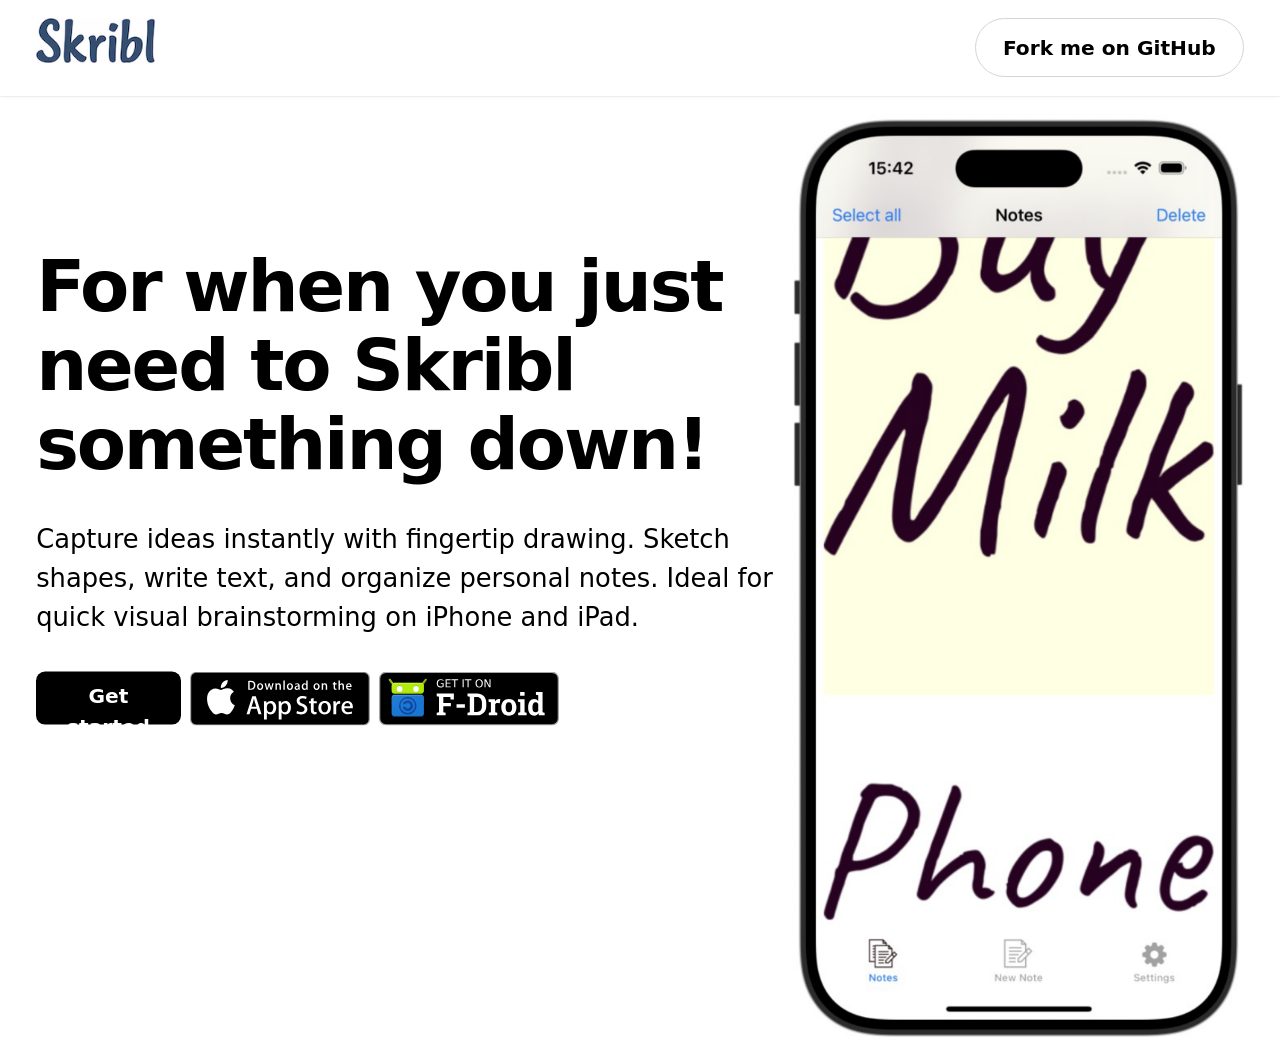
==== index.html @ 0a9150e8 "Initial commit" ====
<!DOCTYPE html>
<html lang="en">
<head>
  <meta charset="UTF-8">
  <meta name="viewport" content="width=device-width, initial-scale=1.0">
  <title>Skribl - A notes application</title>
  <link rel="stylesheet" href="css/index.css">
</head>
<body>
  <header>
    <img src="img/text2.png" alt="Skribl Logo">
    <a href="https://github.com/matthewblott/skribl" target="_blank" rel="referrer" class="github-link">Fork me on GitHub</a>
  </header>
    <main>
      <section>
        <h1>For when you just need to Skribl something down!</h1>
        <p>Capture ideas instantly with fingertip drawing. Sketch shapes, write text, and organize personal notes. Ideal for quick visual brainstorming on iPhone and iPad.</p>
        <nav>
          <a class="app-link" href="https://skribl.coderscoffeehouse.com" target="_blank" rel="noreferrer">
            Get started
          </a>
          <a href="https://apps.apple.com/us/app/skribl/id6757318403" target="_blank" rel="noreferrer">
            <img src="img/app-store.svg" alt="Download on the App Store" width="180">
          </a>
          <a href="#" target="_blank" rel="noreferrer">
            <img src="img/f-droid-cropped.svg" alt="Get it on F-Droid" width="180">
          </a>
        </nav>
      </section>
      <figure>
        <img src="img/note-selected.png" alt="Skribl mobile app showing handwritten notes">
      </figure>
    </main>
</body>
</html>
---- css/index.css ----
@layer
  core
, components
;

@import url('./core/_index.css') layer(core);
@import url('./components/_index.css') layer(components);
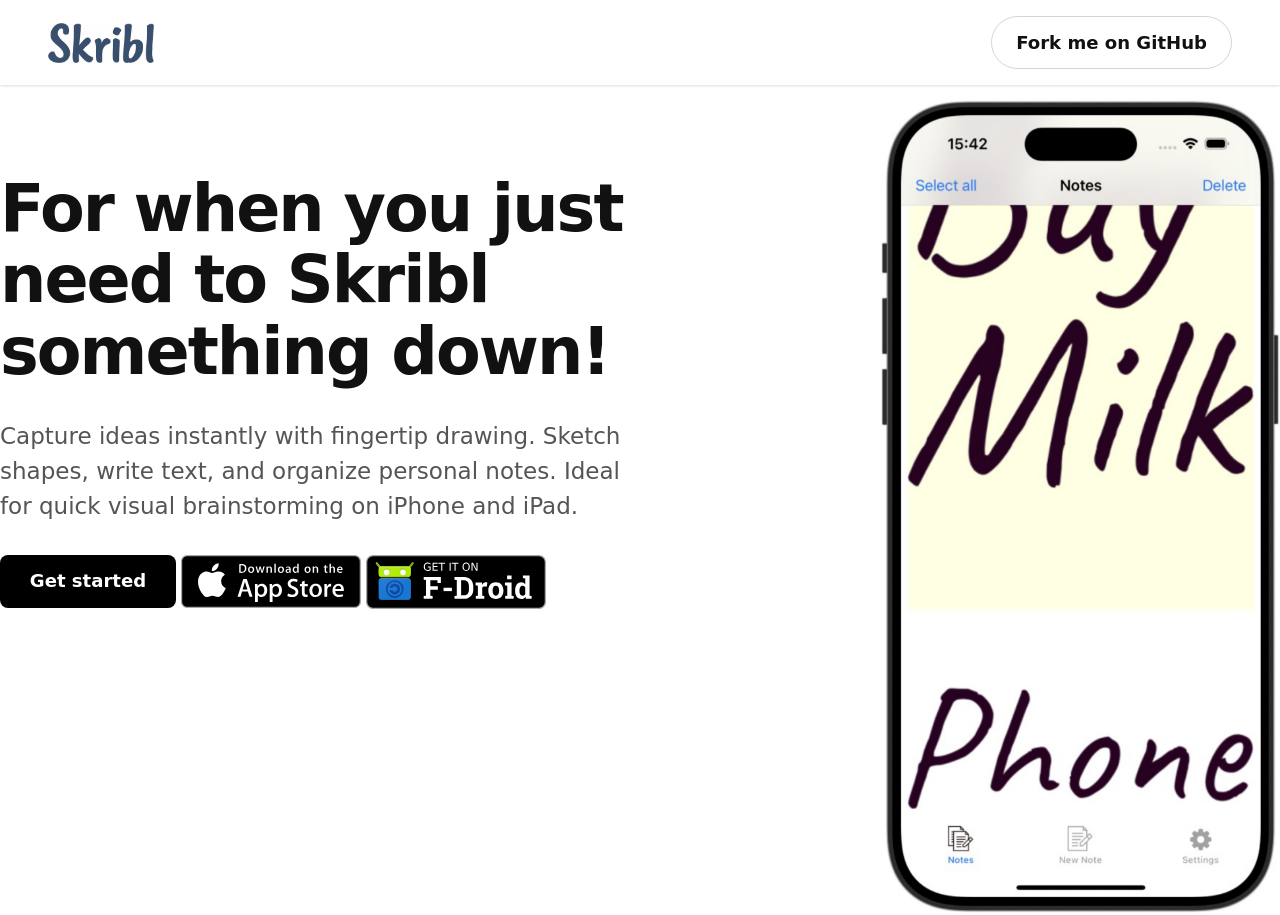
==== commit 4d1288c4: "Copied the old version across from an old git repo. This was the version created with gemini." ====
--- a/index.html
+++ b/index.html
@@ -4,32 +4,43 @@
   <meta charset="UTF-8">
   <meta name="viewport" content="width=device-width, initial-scale=1.0">
   <title>Skribl - A notes application</title>
-  <link rel="stylesheet" href="css/index.css">
+  <link rel="stylesheet" href="css/layout.css">
+  <link rel="stylesheet" href="css/styles.css">
 </head>
 <body>
-  <header>
-    <img src="img/text2.png" alt="Skribl Logo">
-    <a href="https://github.com/matthewblott/skribl" target="_blank" rel="referrer" class="github-link">Fork me on GitHub</a>
-  </header>
-    <main>
-      <section>
+  <page-container>
+    <header>
+      <header-content>
+        <img src="img/text.png" alt="Skribl Logo" style="max-height: 2.5rem;">
+        <a href="https://github.com/matthewblott/skribl" role="button" target="_blank" rel="referrer" class="github-link">Fork me on GitHub</a>
+      </header-content>
+    </header>
+    <hero-section>
+      <main>
         <h1>For when you just need to Skribl something down!</h1>
         <p>Capture ideas instantly with fingertip drawing. Sketch shapes, write text, and organize personal notes. Ideal for quick visual brainstorming on iPhone and iPad.</p>
-        <nav>
-          <a class="app-link" href="https://skribl.coderscoffeehouse.com" target="_blank" rel="noreferrer">
-            Get started
-          </a>
-          <a href="https://apps.apple.com/us/app/skribl/id6757318403" target="_blank" rel="noreferrer">
-            <img src="img/app-store.svg" alt="Download on the App Store" width="180">
-          </a>
-          <a href="#" target="_blank" rel="noreferrer">
-            <img src="img/f-droid-cropped.svg" alt="Get it on F-Droid" width="180">
-          </a>
-        </nav>
-      </section>
-      <figure>
+        <ul>
+          <li>
+            <a class="app-link" href="https://skribl.coderscoffeehouse.com" target="_blank" rel="noreferrer" role="button">
+              Get started
+            </a>
+          </li>
+          <li>
+            <a href="https://apps.apple.com/us/app/skribl/id6757318403" target="_blank" rel="noreferrer">
+              <img src="img/app-store.svg" alt="Download on the App Store" width="180">
+            </a>
+          </li>
+          <li>
+            <a href="#" target="_blank" rel="noreferrer">
+              <img src="img/f-droid-cropped.svg" alt="Get it on F-Droid" width="180">
+            </a>
+          </li>
+        </ul>
+      </main>
+      <hero-image>
         <img src="img/note-selected.png" alt="Skribl mobile app showing handwritten notes">
-      </figure>
-    </main>
+      </hero-image>
+    </hero-section>
+  </page-container>
 </body>
 </html>
--- a/css/layout.css
+++ b/css/layout.css
@@ -0,0 +1,83 @@
+page-container {
+  display: flex;
+  flex-direction: column;
+  align-items: center;
+  margin: 0 auto;
+  min-height: 100vh;
+}
+
+header {
+  width: 100%;
+  background-color: var(--color-bg); /* ensure background for sticky */
+  display: flex;
+  justify-content: center;
+  margin-bottom: clamp(0.33rem, 0.83vi, 0.67rem);
+}
+
+header-content {
+  display: flex;
+  justify-content: space-between;
+  align-items: center;
+  width: 100%;
+  /* max-width: 80rem; */
+  padding-inline: clamp(1rem, 5vi, 3rem);
+  padding-block: 1rem;
+}
+
+hero-section {
+  display: flex;
+  flex-direction: column;
+  align-items: center;
+  gap: clamp(2rem, 5vi, 4rem);
+  width: 100%;
+  /* max-width: 80rem; */
+  padding-inline: clamp(1rem, 5vi, 3rem);
+}
+
+@media (min-width: 64rem) {
+  hero-section {
+    flex-direction: row;
+    justify-content: space-between;
+    align-items: flex-start;
+  }
+}
+
+main {
+  display: flex;
+  flex-direction: column;
+  align-items: center;
+  text-align: center;
+  gap: clamp(1rem, 3vi, 2rem);
+  max-width: 40rem;
+
+  ul {
+    list-style-type: none;
+    display: flex;
+    gap: 0.3rem;
+    margin: 0;
+    padding: 0;
+  }
+}
+
+@media (min-width: 64rem) {
+  main {
+    align-items: flex-start;
+    text-align: left;
+    flex: 1;
+    margin-top: clamp(3rem, 6vi, 5rem);
+  }
+}
+
+hero-image {
+  width: 100%;
+  max-width: 25rem;
+  display: flex;
+  justify-content: center;
+}
+
+@media (min-width: 64rem) {
+  hero-image {
+    flex: 1;
+    justify-content: flex-end;
+  }
+}
--- a/css/styles.css
+++ b/css/styles.css
@@ -0,0 +1,112 @@
+:root {
+  --color-bg: #ffffff;
+  --color-text: #111111;
+  --color-text-muted: #555555;
+  --color-primary: #3b82f6;
+  --color-primary-hover: #2563eb;
+  --font-body: system-ui, -apple-system, sans-serif;
+  
+  --step-0: clamp(1rem, 0.96rem + 0.22vi, 1.13rem);
+  --step-1: clamp(1.2rem, 1.12rem + 0.43vi, 1.44rem);
+  --step-2: clamp(1.44rem, 1.29rem + 0.74vi, 1.84rem);
+  --step-3: clamp(1.73rem, 1.49rem + 1.2vi, 2.38rem);
+  --step-4: clamp(2.07rem, 1.69rem + 1.9vi, 3.1rem);
+  --step-5: clamp(2.49rem, 1.91rem + 2.91vi, 4.07rem);
+}
+
+header {
+  background-color: var(--color-bg);
+  box-shadow: 0 1px 3px rgba(0, 0, 0, 0.05), 0 1px 2px rgba(0, 0, 0, 0.1);
+  position: sticky;
+  top: 0;
+  z-index: 10;
+}
+
+body {
+  margin: 0;
+  background-color: var(--color-bg);
+  color: var(--color-text);
+  font-family: var(--font-body);
+  font-size: var(--step-0);
+  line-height: 1.5;
+}
+
+h1 {
+  font-size: var(--step-5);
+  font-weight: 800;
+  line-height: 1.1;
+  letter-spacing: -0.03em;
+  margin: 0;
+  color: var(--color-text);
+}
+
+p {
+  font-size: var(--step-1);
+  color: var(--color-text-muted);
+  margin: 0;
+}
+
+a[role="button"] {
+  display: inline-block;
+  background-color: var(--color-primary);
+  color: white;
+  text-decoration: none;
+  font-weight: 600;
+  padding: 0.75rem 1.5rem;
+  border-radius: 9999px;
+  font-size: var(--step-0);
+  transition: background-color 0.2s ease;
+
+  &:hover {
+    background-color: var(--color-primary-hover);
+  }
+}
+
+a.app-store-button[role="button"] {
+  background-color: transparent;
+  padding: 0;
+  border-radius: 0;
+  
+  &:hover {
+    background-color: transparent;
+    opacity: 0.8;
+  }
+}
+
+a.github-link[role="button"] {
+  background-color: transparent;
+  color: var(--color-text);
+  border: 1px solid #d1d5db;
+  
+  &:hover {
+    background-color: #f3f4f6;
+  }
+}
+
+button,
+a.app-link[role="button"] {
+  border: none;
+  border-radius: 0.5rem; 
+  background: black;
+  color: white;
+  cursor: pointer;
+  width: 8rem;
+  height: 1.8rem;
+
+  /* box-shadow: var(--shadow); */
+  text-align: center;
+
+  &:hover {
+    background: color-mix(in srgb, var(--color-primary), black 10%);
+  }
+}
+
+img {
+  max-width: 100%;
+  height: auto;
+}
+
+hero-image img {
+  width: 100%;
+  height: auto;
+}
